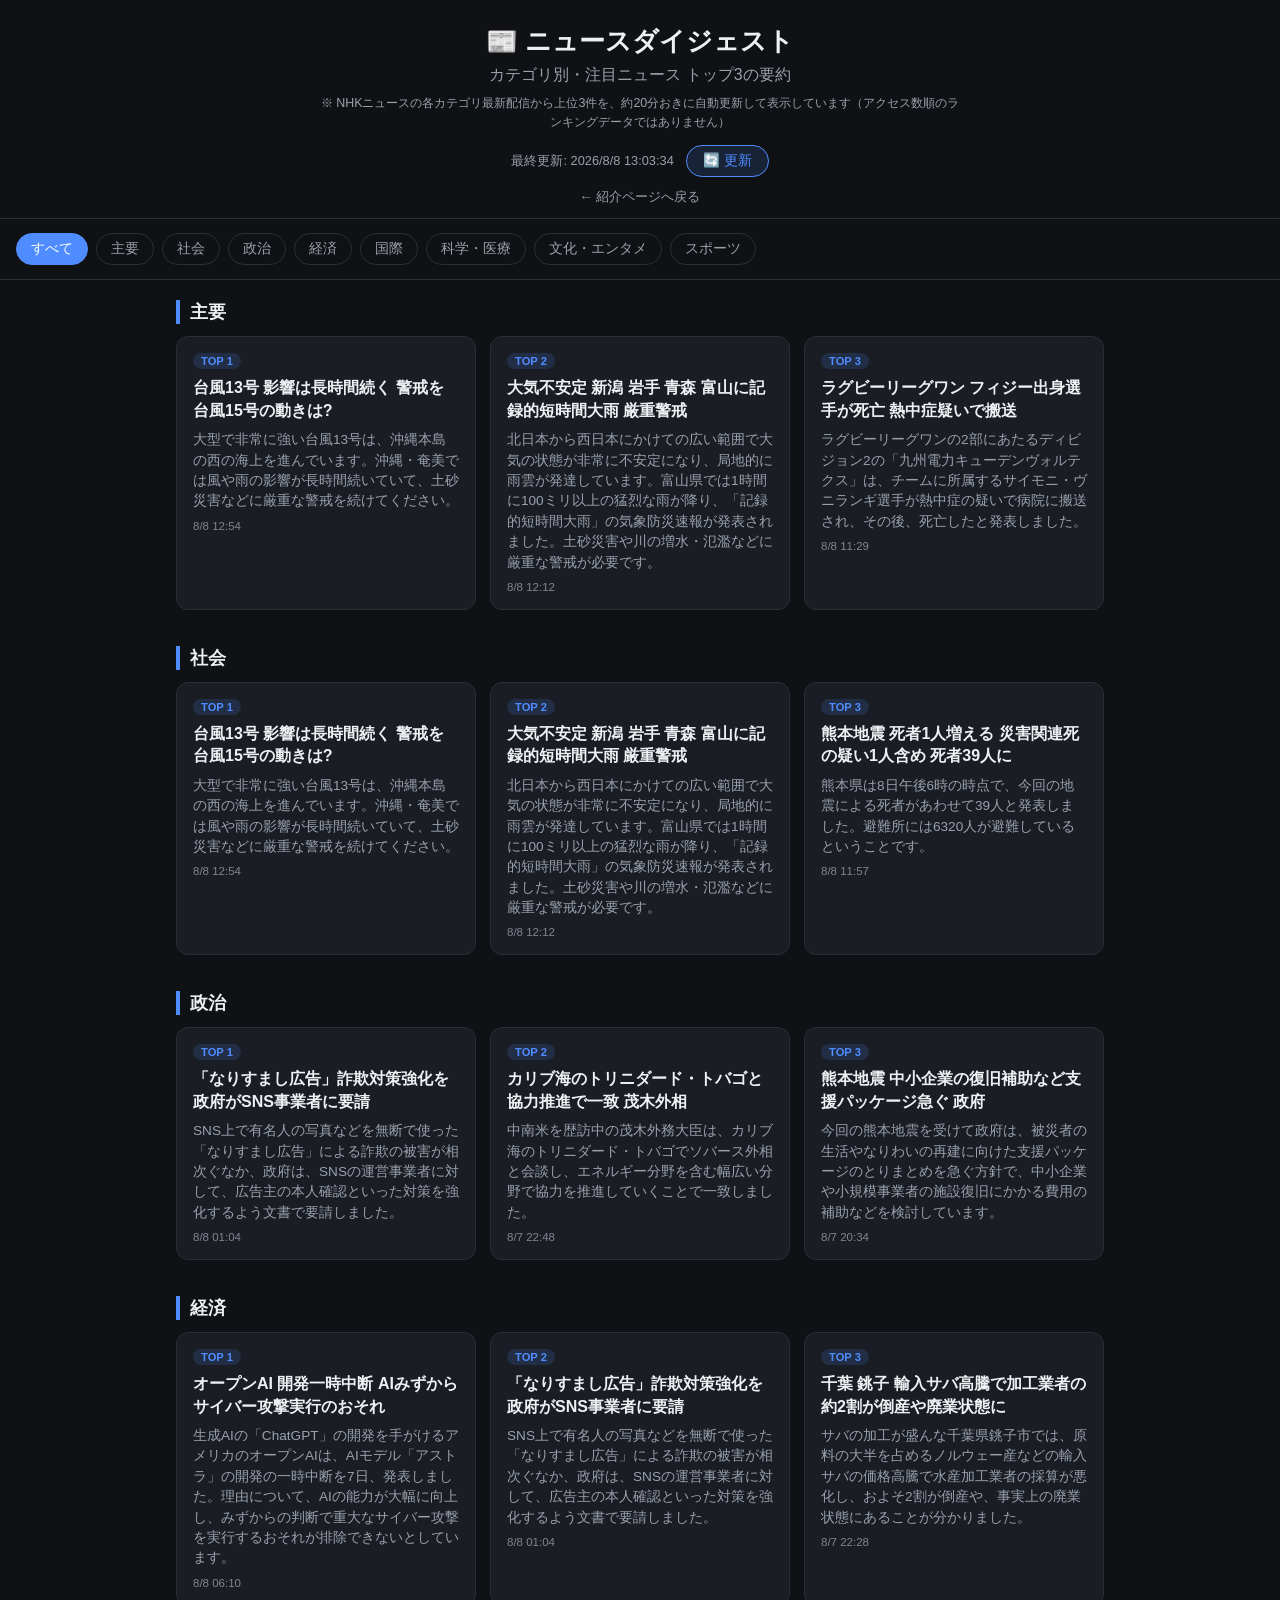
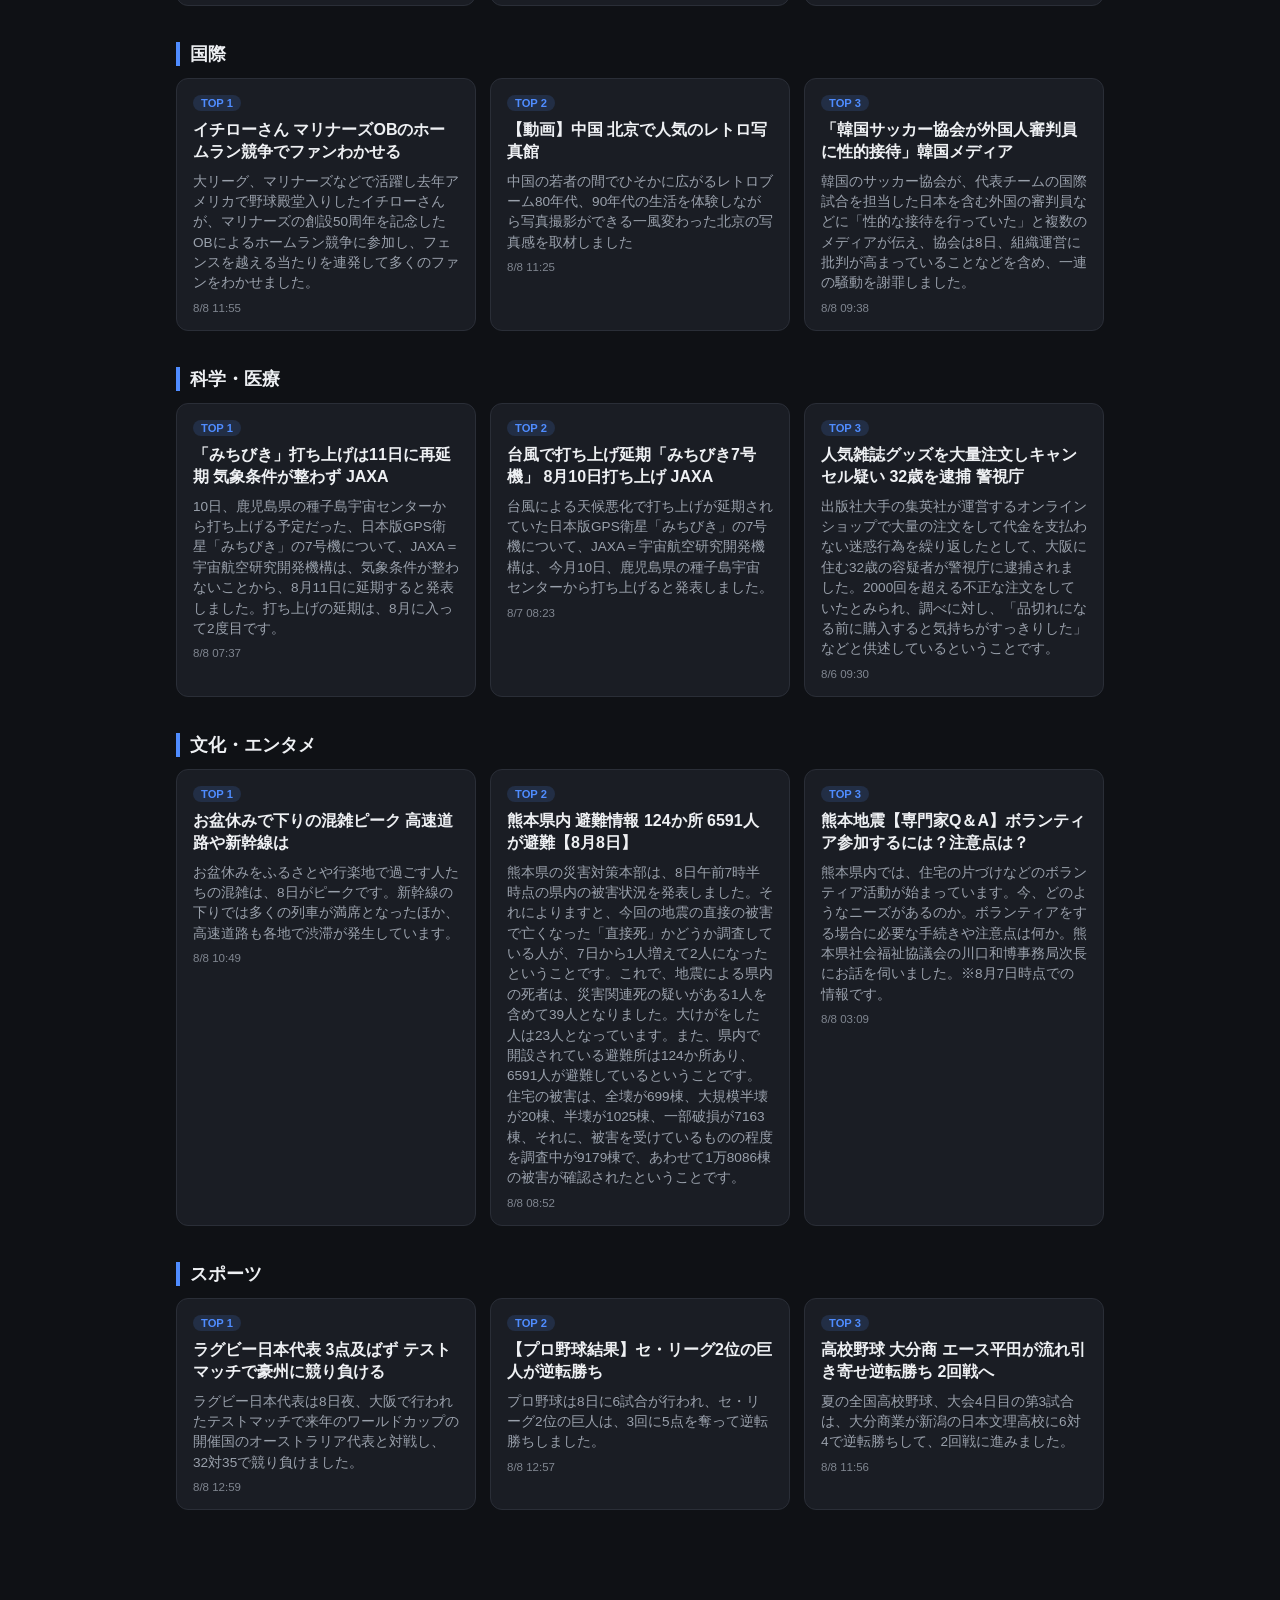
==== app/index.html @ 67417273 "Initial commit: ニュースダイジェスト公開版 NHKニュースRSSをカテゴリ別に要約表示する静的サイト。GitHub Actionsで 20分おきにdata/news.jsonを自動更新" ====
<!doctype html>
<html lang="ja">
<head>
<meta charset="utf-8" />
<meta name="viewport" content="width=device-width, initial-scale=1" />
<title>ニュースダイジェスト</title>
<link rel="stylesheet" href="./style.css" />
</head>
<body>
  <header class="app-header">
    <h1>📰 ニュースダイジェスト</h1>
    <p class="subtitle">カテゴリ別・注目ニュース トップ3の要約</p>
    <p class="notice">
      ※ NHKニュースの各カテゴリ最新配信から上位3件を、約20分おきに自動更新して表示しています（アクセス数順のランキングデータではありません）
    </p>
    <div class="toolbar">
      <span id="updated-at" class="updated-at"></span>
      <button id="refresh-btn">🔄 更新</button>
    </div>
    <p class="back-link"><a href="../index.html">← 紹介ページへ戻る</a></p>
  </header>

  <nav id="category-tabs" class="category-tabs"></nav>

  <main id="content" class="content">
    <p class="loading">読み込み中...</p>
  </main>

  <div id="modal" class="modal hidden">
    <div class="modal-content">
      <button id="modal-close" class="modal-close">×</button>
      <h2 id="modal-title"></h2>
      <p id="modal-meta"></p>
      <p id="modal-desc"></p>
      <a id="modal-link" href="#" target="_blank" rel="noopener noreferrer" class="full-text-btn">元記事の全文を読む ↗</a>
    </div>
  </div>

  <script src="./app.js"></script>
</body>
</html>
---- app/style.css ----
:root {
  --bg: #0f1115;
  --card-bg: #1a1d24;
  --card-border: #2a2e37;
  --text: #eef0f3;
  --text-dim: #9aa1ac;
  --accent: #4f8cff;
  --accent-soft: rgba(79, 140, 255, 0.15);
}

* { box-sizing: border-box; }

body {
  margin: 0;
  font-family: "Hiragino Kaku Gothic ProN", "Yu Gothic", "Meiryo", sans-serif;
  background: var(--bg);
  color: var(--text);
  min-height: 100vh;
}

.app-header {
  padding: 24px 20px 12px;
  text-align: center;
  border-bottom: 1px solid var(--card-border);
}

.app-header h1 { margin: 0 0 6px; font-size: 1.6rem; }
.subtitle { margin: 0; color: var(--text-dim); }
.notice { margin: 8px auto 0; max-width: 640px; font-size: 0.78rem; color: var(--text-dim); line-height: 1.5; }
.back-link { margin: 12px 0 0; font-size: 0.8rem; }
.back-link a { color: var(--text-dim); text-decoration: none; }
.back-link a:hover { color: var(--accent); }

.toolbar {
  margin-top: 14px;
  display: flex;
  justify-content: center;
  align-items: center;
  gap: 12px;
}

.updated-at { font-size: 0.8rem; color: var(--text-dim); }

#refresh-btn {
  background: var(--accent-soft);
  color: var(--accent);
  border: 1px solid var(--accent);
  border-radius: 999px;
  padding: 6px 16px;
  font-size: 0.85rem;
  cursor: pointer;
}
#refresh-btn:hover { background: var(--accent); color: #fff; }
#refresh-btn:disabled { opacity: 0.5; cursor: default; }

.category-tabs {
  display: flex;
  gap: 8px;
  overflow-x: auto;
  padding: 14px 16px;
  border-bottom: 1px solid var(--card-border);
  position: sticky;
  top: 0;
  background: var(--bg);
  z-index: 5;
}

.tab-btn {
  flex: 0 0 auto;
  background: transparent;
  border: 1px solid var(--card-border);
  color: var(--text-dim);
  border-radius: 999px;
  padding: 6px 14px;
  font-size: 0.85rem;
  cursor: pointer;
  white-space: nowrap;
}
.tab-btn.active {
  background: var(--accent);
  border-color: var(--accent);
  color: #fff;
}

.content {
  max-width: 960px;
  margin: 0 auto;
  padding: 20px 16px 60px;
}

.loading { text-align: center; color: var(--text-dim); padding: 40px 0; }

.category-section { margin-bottom: 36px; }
.category-section h2 {
  font-size: 1.1rem;
  margin: 0 0 12px;
  padding-left: 10px;
  border-left: 4px solid var(--accent);
}

.card-grid {
  display: grid;
  grid-template-columns: repeat(auto-fit, minmax(260px, 1fr));
  gap: 14px;
}

.news-card {
  background: var(--card-bg);
  border: 1px solid var(--card-border);
  border-radius: 12px;
  padding: 16px;
  cursor: pointer;
  transition: transform 0.15s, border-color 0.15s;
  display: flex;
  flex-direction: column;
  gap: 8px;
}
.news-card:hover { border-color: var(--accent); transform: translateY(-2px); }

.rank-badge {
  display: inline-block;
  font-size: 0.7rem;
  font-weight: bold;
  color: var(--accent);
  background: var(--accent-soft);
  padding: 2px 8px;
  border-radius: 999px;
  width: fit-content;
}

.news-card h3 { margin: 0; font-size: 1rem; line-height: 1.4; }
.news-card p { margin: 0; font-size: 0.85rem; color: var(--text-dim); line-height: 1.5; }
.news-card .pubdate { font-size: 0.72rem; color: var(--text-dim); opacity: 0.8; }

.error-box {
  color: #ff8a8a;
  font-size: 0.85rem;
}

.modal {
  position: fixed;
  inset: 0;
  background: rgba(0,0,0,0.6);
  display: flex;
  align-items: center;
  justify-content: center;
  padding: 20px;
  z-index: 20;
}
.modal.hidden { display: none; }

.modal-content {
  background: var(--card-bg);
  border: 1px solid var(--card-border);
  border-radius: 14px;
  padding: 28px 24px;
  max-width: 520px;
  width: 100%;
  position: relative;
}

.modal-close {
  position: absolute;
  top: 10px;
  right: 14px;
  background: none;
  border: none;
  color: var(--text-dim);
  font-size: 1.4rem;
  cursor: pointer;
}

#modal-title { margin: 0 0 8px; font-size: 1.15rem; }
#modal-meta { color: var(--text-dim); font-size: 0.78rem; margin-bottom: 14px; }
#modal-desc { font-size: 0.92rem; line-height: 1.7; margin-bottom: 20px; }

.full-text-btn {
  display: inline-block;
  background: var(--accent);
  color: #fff;
  text-decoration: none;
  padding: 10px 18px;
  border-radius: 999px;
  font-size: 0.9rem;
}
.full-text-btn:hover { opacity: 0.9; }
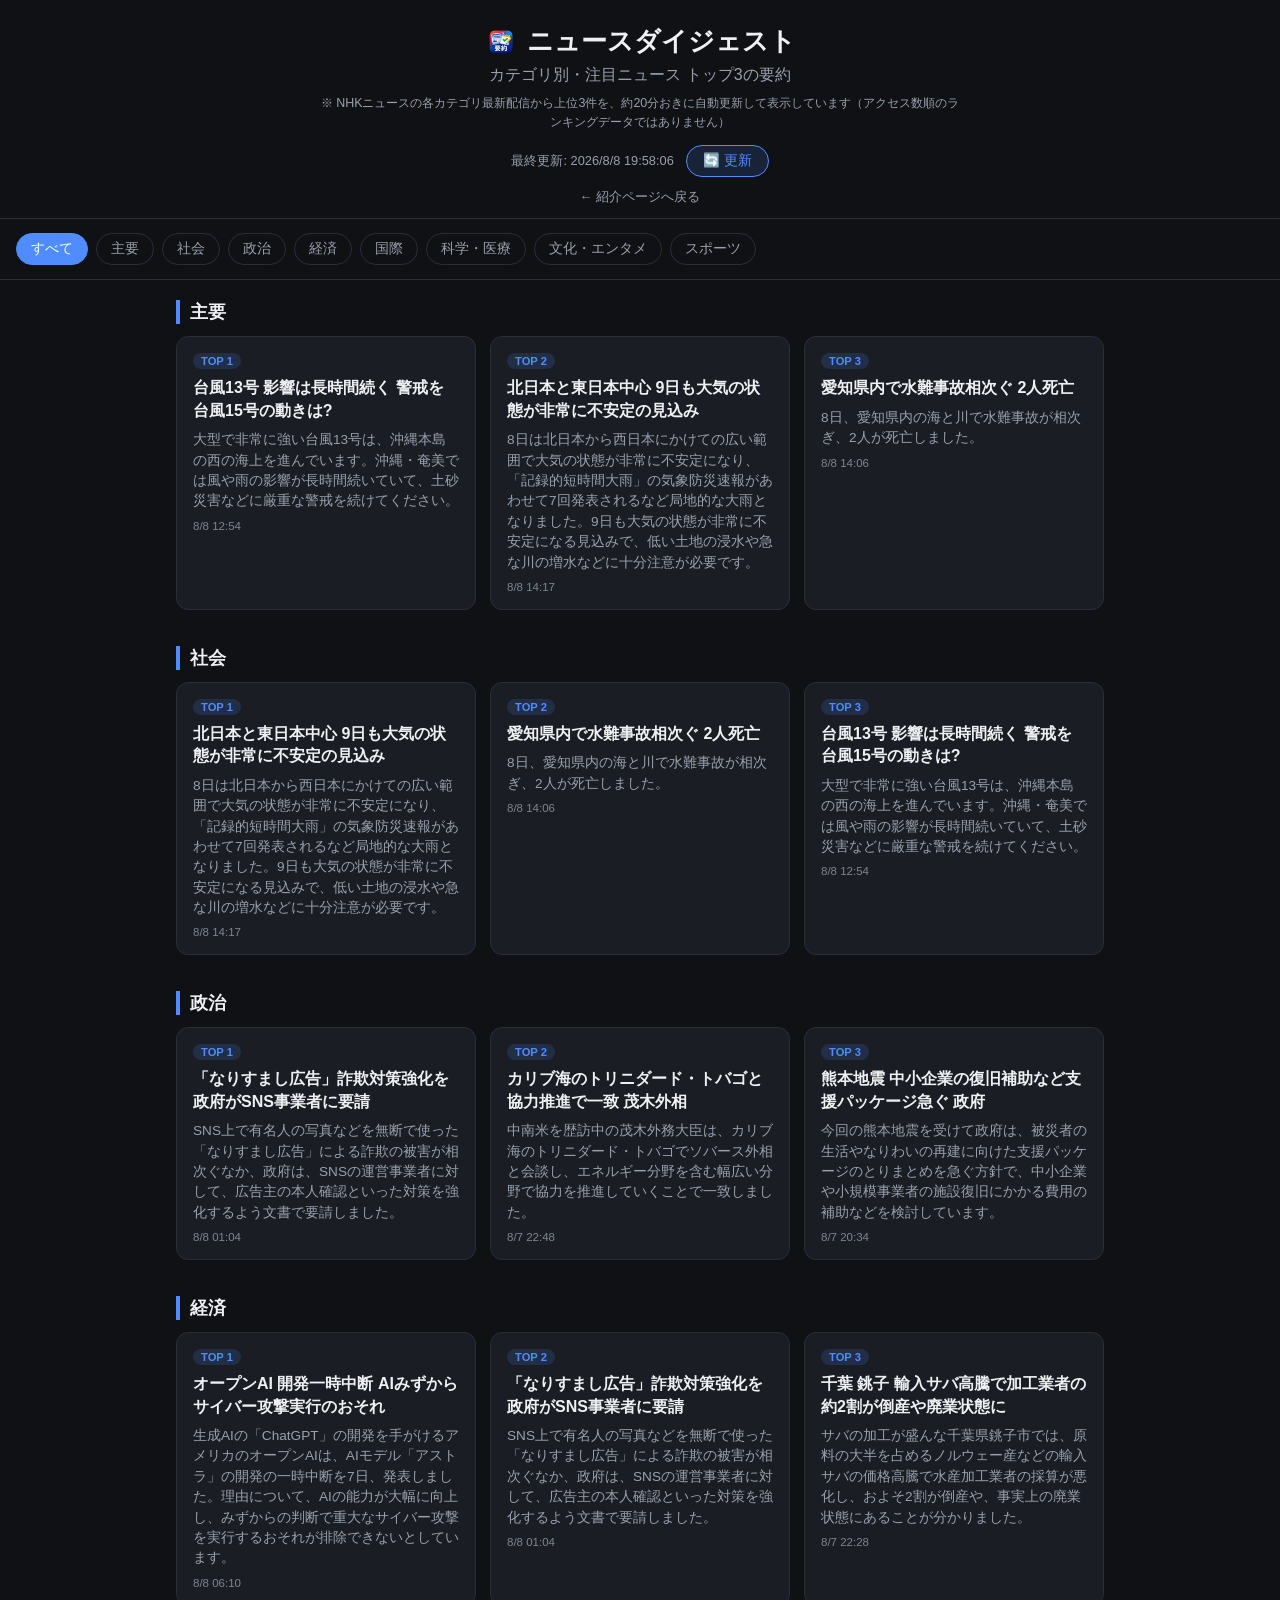
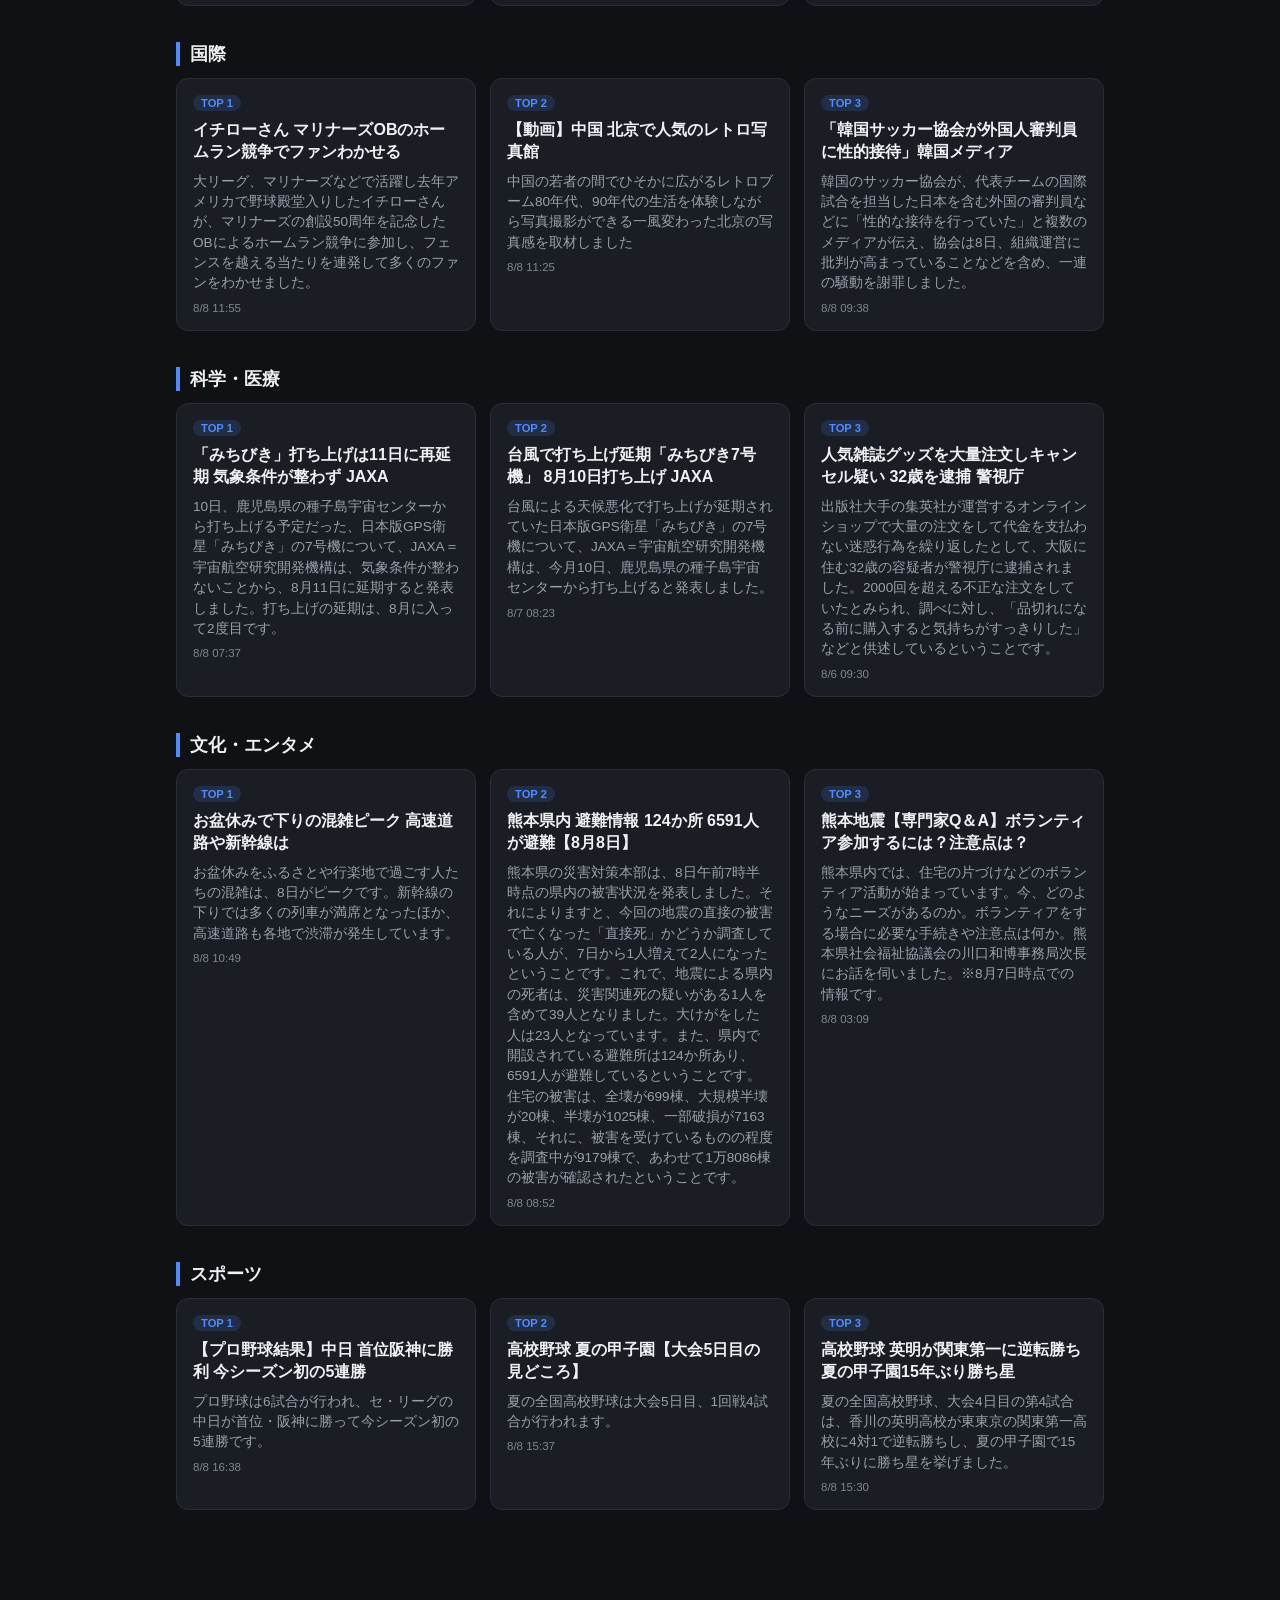
==== commit edec802e: "アプリアイコン画像を追加し、favicon・ヘッダーロゴに反映" ====
--- a/app/index.html
+++ b/app/index.html
@@ -4,11 +4,12 @@
 <meta charset="utf-8" />
 <meta name="viewport" content="width=device-width, initial-scale=1" />
 <title>ニュースダイジェスト</title>
+<link rel="icon" type="image/png" href="../icons/icon.png" />
 <link rel="stylesheet" href="./style.css" />
 </head>
 <body>
   <header class="app-header">
-    <h1>📰 ニュースダイジェスト</h1>
+    <h1><img src="../icons/icon.png" alt="" class="app-icon" /> ニュースダイジェスト</h1>
     <p class="subtitle">カテゴリ別・注目ニュース トップ3の要約</p>
     <p class="notice">
       ※ NHKニュースの各カテゴリ最新配信から上位3件を、約20分おきに自動更新して表示しています（アクセス数順のランキングデータではありません）
--- a/app/style.css
+++ b/app/style.css
@@ -24,7 +24,8 @@
   border-bottom: 1px solid var(--card-border);
 }
 
-.app-header h1 { margin: 0 0 6px; font-size: 1.6rem; }
+.app-header h1 { margin: 0 0 6px; font-size: 1.6rem; display: flex; align-items: center; justify-content: center; gap: 10px; }
+.app-icon { width: 32px; height: 32px; border-radius: 8px; vertical-align: middle; }
 .subtitle { margin: 0; color: var(--text-dim); }
 .notice { margin: 8px auto 0; max-width: 640px; font-size: 0.78rem; color: var(--text-dim); line-height: 1.5; }
 .back-link { margin: 12px 0 0; font-size: 0.8rem; }
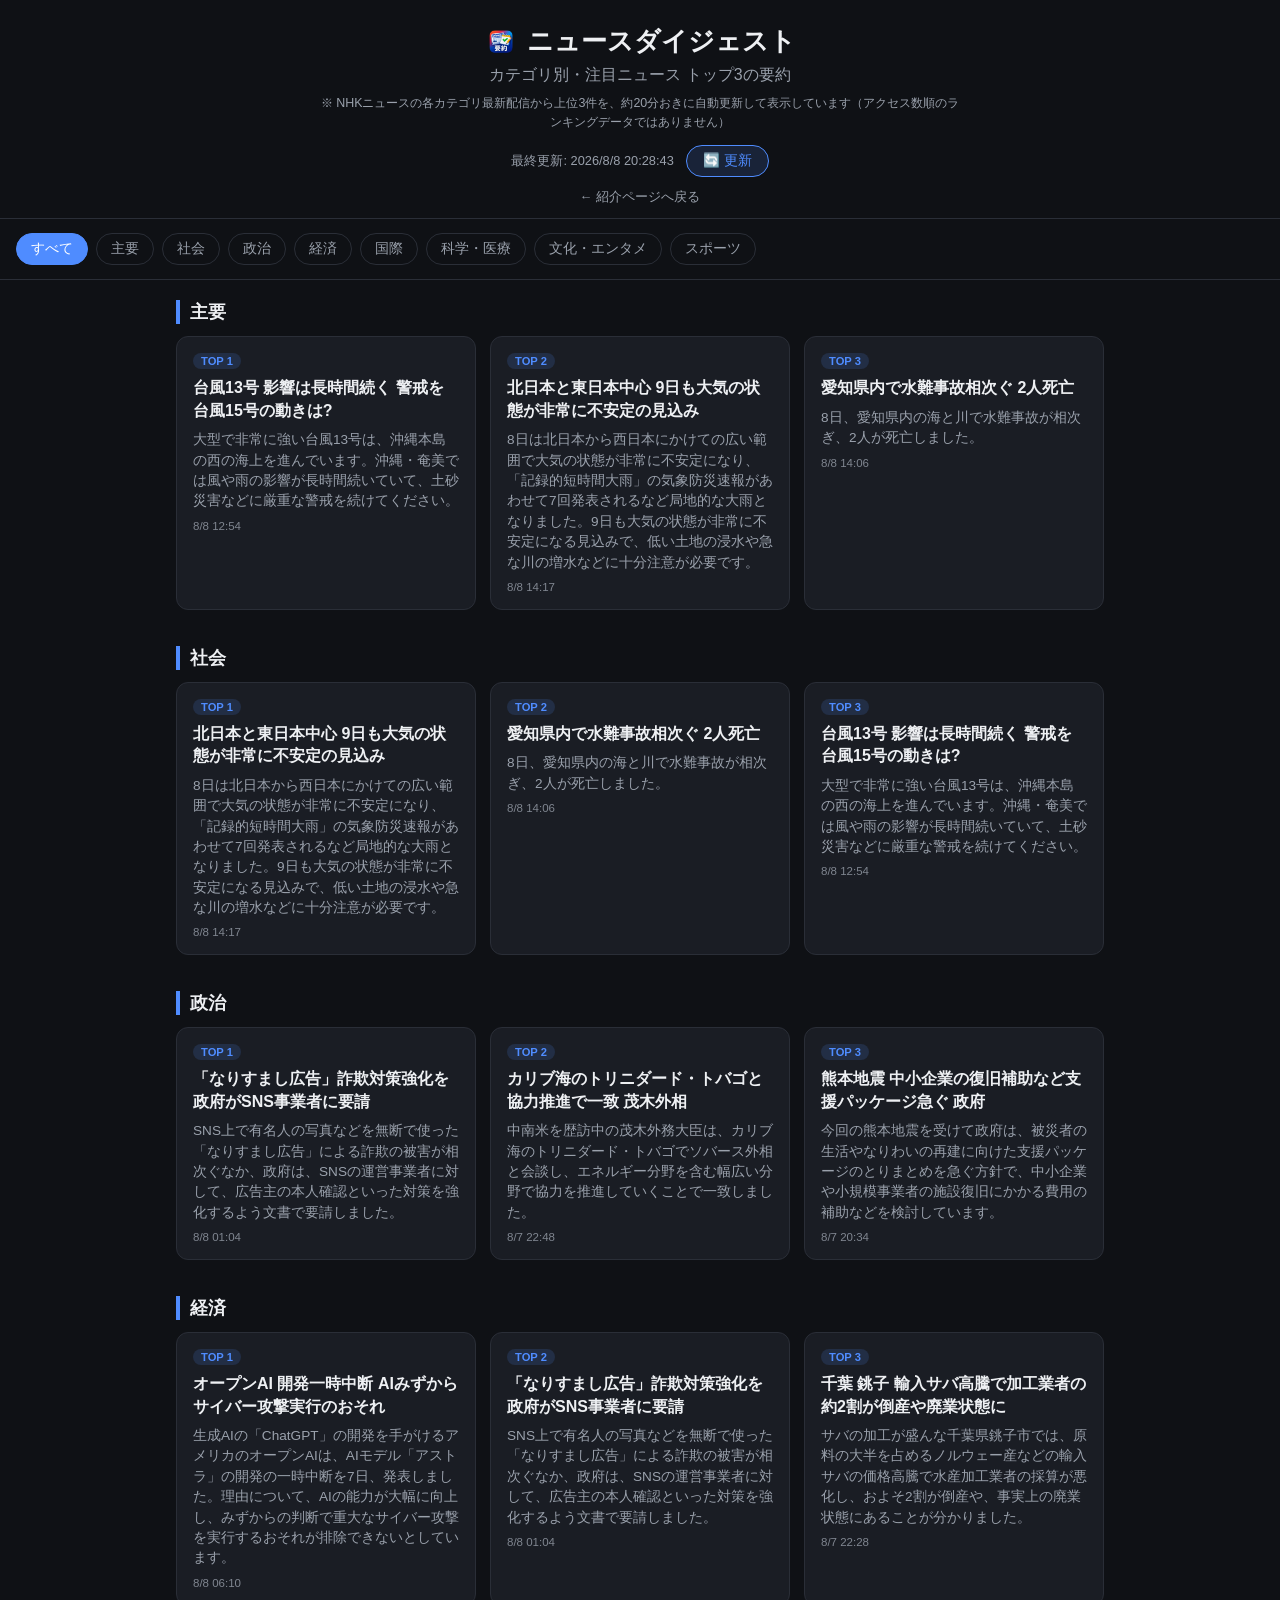
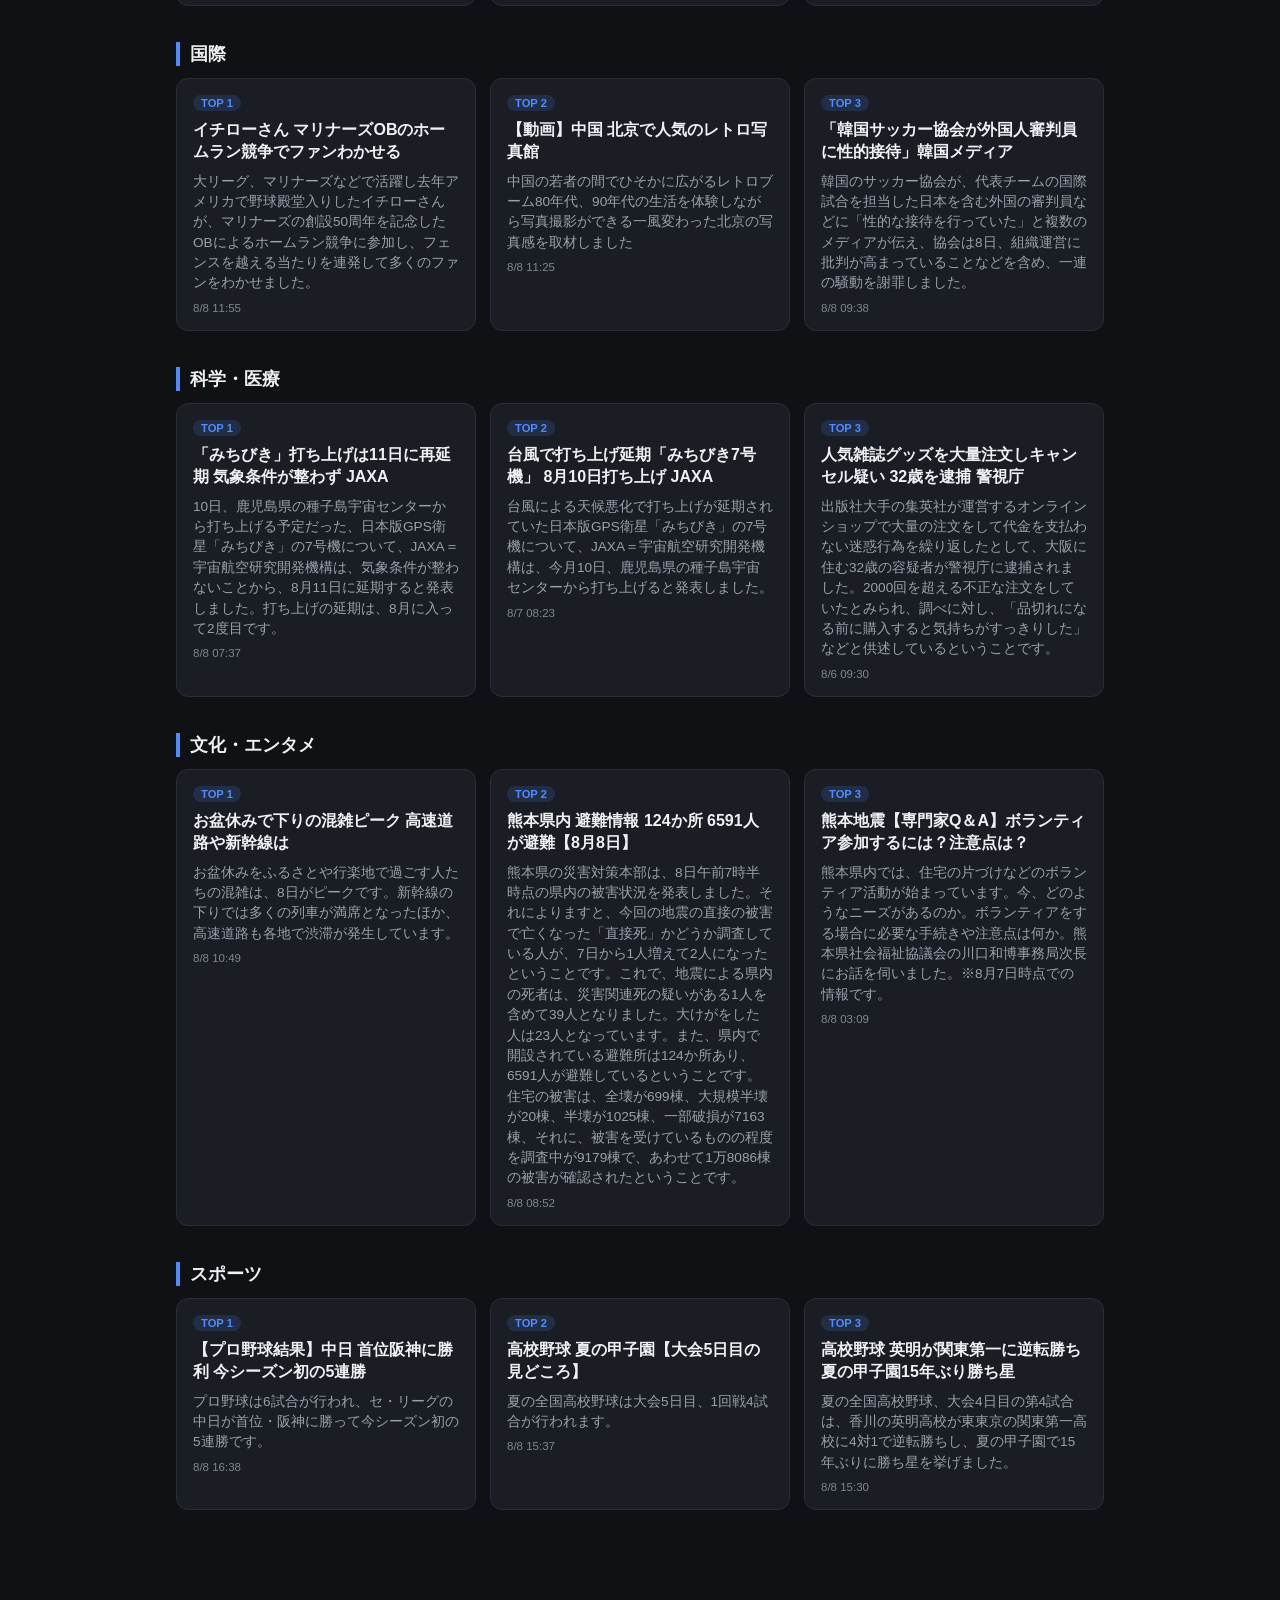
==== commit 9f375a6b: "PWA対応: manifest.json/service workerを追加しホーム画面インストールに対応" ====
--- a/app/index.html
+++ b/app/index.html
@@ -5,6 +5,12 @@
 <meta name="viewport" content="width=device-width, initial-scale=1" />
 <title>ニュースダイジェスト</title>
 <link rel="icon" type="image/png" href="../icons/icon.png" />
+<link rel="manifest" href="./manifest.json" />
+<meta name="theme-color" content="#4f8cff" />
+<meta name="apple-mobile-web-app-capable" content="yes" />
+<meta name="apple-mobile-web-app-status-bar-style" content="default" />
+<meta name="apple-mobile-web-app-title" content="ニュース要約" />
+<link rel="apple-touch-icon" href="../icons/icon-192.png" />
 <link rel="stylesheet" href="./style.css" />
 </head>
 <body>
@@ -38,5 +44,14 @@
   </div>
 
   <script src="./app.js"></script>
+  <script>
+    if ("serviceWorker" in navigator) {
+      window.addEventListener("load", () => {
+        navigator.serviceWorker.register("./sw.js").catch((err) => {
+          console.warn("Service worker registration failed:", err);
+        });
+      });
+    }
+  </script>
 </body>
 </html>
